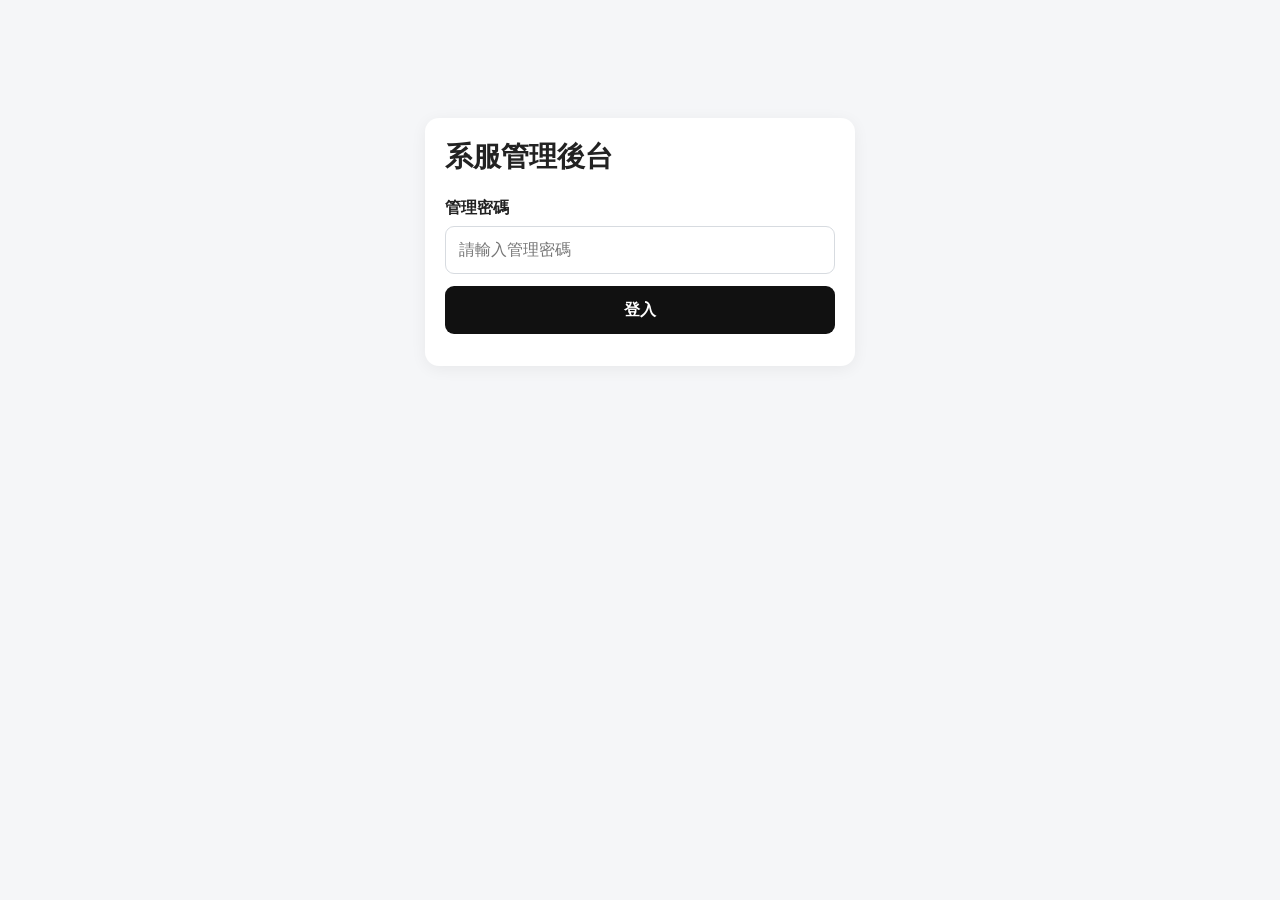
==== admin.html @ 6dd1bcf2 "Create admin.html" ====
<!DOCTYPE html>
<html lang="zh-Hant">
<head>
  <meta charset="UTF-8">
  <meta name="viewport" content="width=device-width, initial-scale=1, viewport-fit=cover">
  <title>系服管理後台</title>
  <style>
    *{box-sizing:border-box}
    html{-webkit-text-size-adjust:100%}
    body{margin:0;font-family:-apple-system,BlinkMacSystemFont,"Segoe UI","Noto Sans TC","PingFang TC","Microsoft JhengHei",sans-serif;background:#f5f6f8;color:#222}
    button,input,select{font:inherit}
    button{-webkit-appearance:none;appearance:none;touch-action:manipulation}
    .container{width:min(100%,1280px);margin:0 auto;padding:28px 18px 48px}
    h1{margin:0 0 22px;font-size:28px}
    .card{background:#fff;border-radius:14px;padding:20px;margin-bottom:18px;box-shadow:0 3px 16px rgba(0,0,0,.06)}
    .login-wrap{width:min(100%,430px);margin:10vh auto 0}
    .section-title{margin:0 0 14px;font-size:20px;font-weight:800}
    label{display:block;margin-bottom:7px;font-weight:700}
    input,select{width:100%;height:48px;padding:0 13px;border:1px solid #d7dbe0;border-radius:9px;background:#fff;outline:none}
    .btn{min-height:48px;padding:0 16px;border:0;border-radius:9px;background:#111;color:#fff;font-weight:800;cursor:pointer}
    .btn.secondary{background:#e9ebee;color:#222}
    .btn.danger{background:#b42318}
    .btn.success{background:#157347}
    .btn:disabled{opacity:.55;cursor:not-allowed}
    .login-btn{width:100%;margin-top:12px}
    .error{margin-top:12px;color:#b42318;font-weight:700}
    .hidden{display:none!important}
    .registration-row{display:flex;align-items:center;justify-content:space-between;gap:16px;flex-wrap:wrap}
    .registration-status{font-size:18px;font-weight:800}
    .stats-grid{display:grid;grid-template-columns:repeat(4,minmax(0,1fr));gap:12px}
    .stat-card{background:#f7f8f9;border-radius:11px;padding:14px}
    .stat-label{color:#666;font-size:14px}
    .stat-value{margin-top:4px;font-size:24px;font-weight:900}
    .two-col{display:grid;grid-template-columns:repeat(2,minmax(0,1fr));gap:18px;align-items:start}
    .mini-table{width:100%;border-collapse:collapse}
    .mini-table th,.mini-table td{padding:9px 8px;border-bottom:1px solid #eceef0;text-align:left}
    .filters{display:grid;grid-template-columns:2fr 1fr 1fr 1fr;gap:10px;margin-bottom:14px}
    .table-wrap{max-height:72vh;overflow:auto;-webkit-overflow-scrolling:touch;border:1px solid #eceef0;border-radius:10px}
    table{width:100%;border-collapse:separate;border-spacing:0;min-width:980px}
    th,td{padding:10px 9px;border-bottom:1px solid #eceef0;text-align:left;white-space:nowrap}
    th{background:#f7f8f9;position:sticky;top:0;z-index:20;box-shadow:0 1px 0 #dfe2e5}
    .tag{display:inline-block;padding:3px 8px;border-radius:999px;background:#eef0f2;font-size:13px}
    .checkbox{width:22px;height:22px;accent-color:#111;cursor:pointer}
    .muted{color:#888}
    .top-actions{display:flex;justify-content:space-between;align-items:center;gap:12px;margin-bottom:18px}
    @media(max-width:900px){
      .stats-grid{grid-template-columns:repeat(2,minmax(0,1fr))}
      .two-col{grid-template-columns:1fr}
      .filters{grid-template-columns:1fr 1fr}
      .table-wrap{max-height:68vh}
    }
    @media(max-width:600px){
      .container{padding:18px 12px 34px}
      h1{font-size:24px}
      .card{padding:16px}
      .stats-grid{grid-template-columns:1fr 1fr}
      .stat-value{font-size:21px}
      .filters{grid-template-columns:1fr}
      .registration-row{align-items:stretch}
      .registration-row .btn{width:100%}
      .table-wrap{max-height:65vh}
    }
  </style>
</head>
<body>
  <div id="loginPage" class="container">
    <div class="login-wrap">
      <div class="card">
        <h1>系服管理後台</h1>
        <label for="passwordInput">管理密碼</label>
        <input id="passwordInput" type="password" autocomplete="current-password" placeholder="請輸入管理密碼">
        <button id="loginBtn" class="btn login-btn" type="button">登入</button>
        <div id="loginError" class="error"></div>
      </div>
    </div>
  </div>

  <main id="adminPage" class="container hidden">
    <div class="top-actions">
      <h1>系服管理後台</h1>
      <button id="logoutBtn" class="btn secondary" type="button">登出</button>
    </div>

    <section class="card">
      <div class="registration-row">
        <div class="registration-status">登記狀態：<span id="registrationStatus">--</span></div>
        <button id="registrationBtn" class="btn" type="button">--</button>
      </div>
    </section>

    <section class="card">
      <h2 class="section-title">統計概況</h2>
      <div id="statsGrid" class="stats-grid"></div>
    </section>

    <div class="two-col">
      <section class="card">
        <h2 class="section-title">尺寸統計</h2>
        <div id="sizeStats"></div>
      </section>
      <section class="card">
        <h2 class="section-title">班級訂購統計</h2>
        <div id="classStats"></div>
      </section>
    </div>

    <section class="card">
      <h2 class="section-title">學生資料</h2>
      <div class="filters">
        <input id="searchInput" type="text" placeholder="搜尋學號、姓名、班級">
        <select id="classFilter"><option value="">全部班級</option></select>
        <select id="sourceFilter">
          <option value="">全部來源</option>
          <option value="新生名單">新生名單</option>
          <option value="其他年級加購">其他年級加購</option>
        </select>
        <select id="statusFilter">
          <option value="">全部狀態</option>
          <option value="registered">已登記</option>
          <option value="unregistered">未登記</option>
          <option value="paid">已繳費</option>
          <option value="unpaid">未繳費</option>
          <option value="received">已領取</option>
          <option value="unreceived">未領取</option>
        </select>
      </div>

      <div class="table-wrap">
        <table>
          <thead>
            <tr>
              <th>學號</th><th>班級</th><th>姓名</th><th>來源</th><th>尺寸</th>
              <th>登記時間</th><th>已繳費</th><th>繳費時間</th><th>已領取</th><th>領取時間</th>
            </tr>
          </thead>
          <tbody id="studentTableBody"></tbody>
        </table>
      </div>
    </section>
  </main>

  <script>
    const API_URL='https://script.google.com/macros/s/AKfycby2mbLVPRt51qYD12ibSuXWsD8idyPTiWqHVbH9Iz2Hdlhdwj8PwcIAH_AgTBC5xXc/exec';
    let adminPassword='';
    let dashboard=null;
    let dashboardLoading=false;

    const $=id=>document.getElementById(id);

    async function api(action,data={}){
      const response=await fetch(API_URL,{
        method:'POST',
        headers:{'Content-Type':'text/plain;charset=utf-8'},
        body:JSON.stringify({action,...data})
      });
      if(!response.ok) throw new Error('系統連線失敗');
      return JSON.parse(await response.text());
    }

    function escapeHtml(v){
      return String(v??'').replace(/&/g,'&amp;').replace(/</g,'&lt;').replace(/>/g,'&gt;').replace(/"/g,'&quot;').replace(/'/g,'&#039;');
    }

    function money(v){return 'NT$'+Number(v||0).toLocaleString('zh-TW')}

    async function login(){
      const password=String($('passwordInput').value||'');
      if(!password){$('loginError').textContent='請輸入管理密碼';return;}
      $('loginBtn').disabled=true;$('loginBtn').textContent='登入中...';$('loginError').textContent='';
      try{
        const r=await api('checkAdminPassword',{password});
        if(!r.success) throw new Error(r.message||'登入失敗');
        adminPassword=password;
        $('loginPage').classList.add('hidden');
        $('adminPage').classList.remove('hidden');
        await loadDashboard();
      }catch(e){$('loginError').textContent=e.message||'登入失敗'}
      finally{$('loginBtn').disabled=false;$('loginBtn').textContent='登入'}
    }

    function logout(){
      adminPassword='';dashboard=null;$('passwordInput').value='';
      $('adminPage').classList.add('hidden');$('loginPage').classList.remove('hidden');
    }

    async function loadDashboard(){
      if(!adminPassword||dashboardLoading)return;
      dashboardLoading=true;
      try{
        const r=await api('getDashboard',{password:adminPassword});
        if(!r.success) throw new Error(r.message||'讀取失敗');
        dashboard=r;renderDashboard();
      }catch(e){console.error(e)}
      finally{dashboardLoading=false}
    }

    function renderDashboard(){
      renderRegistration();renderStats();renderSizeStats();renderClassStats();renderClassFilter();renderStudents();
    }

    function renderRegistration(){
      const open=dashboard.registrationOpen===true;
      $('registrationStatus').textContent=open?'開放中':'已截止';
      $('registrationBtn').textContent=open?'關閉登記':'重新開放';
      $('registrationBtn').className=open?'btn danger':'btn success';
    }

    function renderStats(){
      const s=dashboard.stats;
      const items=[
        ['新生總人數',s.freshmanTotal],['新生已登記',s.freshmanRegistered],
        ['新生未登記',s.freshmanUnregistered],['新生登記率',s.freshmanRate+'%'],
        ['其他年級加購',s.otherYearCount],['總訂購件數',s.totalOrders],
        ['應收總額',money(s.expectedTotal)],['已收金額',money(s.paidAmount)],
        ['未繳費',s.unpaidCount],['未領取',s.unreceivedCount]
      ];
      $('statsGrid').innerHTML=items.map(i=>`<div class="stat-card"><div class="stat-label">${escapeHtml(i[0])}</div><div class="stat-value">${escapeHtml(i[1])}</div></div>`).join('');
    }

    function renderSizeStats(){
      const stats=dashboard.sizeStats||{};
      const order=['S','M','L','XL','2XL','3XL','4XL'];
      $('sizeStats').innerHTML='<table class="mini-table"><thead><tr><th>尺寸</th><th>件數</th></tr></thead><tbody>'+
        order.map(size=>`<tr><td>${size}</td><td>${stats[size]||0}</td></tr>`).join('')+'</tbody></table>';
    }

    function renderClassStats(){
      const stats=dashboard.classStats||{};
      const names=Object.keys(stats);
      $('classStats').innerHTML=names.length
        ? '<table class="mini-table"><thead><tr><th>班級</th><th>訂購件數</th></tr></thead><tbody>'+
          names.map(name=>`<tr><td>${escapeHtml(name)}</td><td>${stats[name]}</td></tr>`).join('')+'</tbody></table>'
        : '<div class="muted">目前沒有登記資料</div>';
    }

    function renderClassFilter(){
      const cur=$('classFilter').value;
      const classes=[];
      dashboard.students.forEach(s=>{if(s.className&&!classes.includes(s.className))classes.push(s.className)});
      $('classFilter').innerHTML='<option value="">全部班級</option>'+classes.map(c=>`<option value="${escapeHtml(c)}">${escapeHtml(c)}</option>`).join('');
      if(classes.includes(cur))$('classFilter').value=cur;
    }

    function renderStudents(){
      const keyword=String($('searchInput').value||'').trim().toLowerCase();
      const cv=$('classFilter').value, sv=$('sourceFilter').value, st=$('statusFilter').value;
      const filtered=dashboard.students.filter(s=>{
        if(keyword&&!`${s.studentId} ${s.name} ${s.className}`.toLowerCase().includes(keyword))return false;
        if(cv&&s.className!==cv)return false;
        if(sv&&s.source!==sv)return false;
        if(st==='registered'&&!s.registered)return false;
        if(st==='unregistered'&&s.registered)return false;
        if(st==='paid'&&!s.paid)return false;
        if(st==='unpaid'&&(!s.registered||s.paid))return false;
        if(st==='received'&&!s.received)return false;
        if(st==='unreceived'&&(!s.registered||s.received))return false;
        return true;
      });

      $('studentTableBody').innerHTML=filtered.map(s=>`
        <tr>
          <td>${escapeHtml(s.studentId)}</td>
          <td>${escapeHtml(s.className)}</td>
          <td>${escapeHtml(s.name)}</td>
          <td><span class="tag">${escapeHtml(s.source)}</span></td>
          <td>${escapeHtml(s.size||'—')}</td>
          <td>${escapeHtml(s.registeredAt||'—')}</td>
          <td>${s.registered?`<input class="checkbox paid-checkbox" type="checkbox" data-id="${escapeHtml(s.studentId)}" ${s.paid?'checked':''}>`:'<span class="muted">—</span>'}</td>
          <td>${escapeHtml(s.paidAt||'—')}</td>
          <td>${s.registered?(s.received?'是':'否'):'—'}</td>
          <td>${escapeHtml(s.receivedAt||'—')}</td>
        </tr>`).join('');

      document.querySelectorAll('.paid-checkbox').forEach(el=>el.addEventListener('change',onPaidChange));
    }

    async function onPaidChange(e){
      const input=e.target, studentId=input.dataset.id, paid=input.checked;
      input.disabled=true;
      try{
        const r=await api('togglePaid',{password:adminPassword,studentId,paid});
        if(!r.success)throw new Error(r.message||'更新失敗');
        await loadDashboard();
      }catch(err){input.checked=!paid;alert(err.message||'更新失敗')}
      finally{input.disabled=false}
    }

    async function toggleRegistration(){
      if(!dashboard)return;
      $('registrationBtn').disabled=true;
      try{
        const r=await api('setRegistrationOpen',{password:adminPassword,open:!dashboard.registrationOpen});
        if(!r.success)throw new Error(r.message||'更新失敗');
        dashboard.registrationOpen=r.open===true;renderRegistration();
      }catch(e){alert(e.message||'更新失敗')}
      finally{$('registrationBtn').disabled=false}
    }

    $('loginBtn').addEventListener('click',login);
    $('passwordInput').addEventListener('keydown',e=>{if(e.key==='Enter'){e.preventDefault();login()}});
    $('logoutBtn').addEventListener('click',logout);
    $('registrationBtn').addEventListener('click',toggleRegistration);
    $('searchInput').addEventListener('input',renderStudents);
    $('classFilter').addEventListener('change',renderStudents);
    $('sourceFilter').addEventListener('change',renderStudents);
    $('statusFilter').addEventListener('change',renderStudents);

    setInterval(()=>{if(adminPassword)loadDashboard()},1000);
  </script>
</body>
</html>
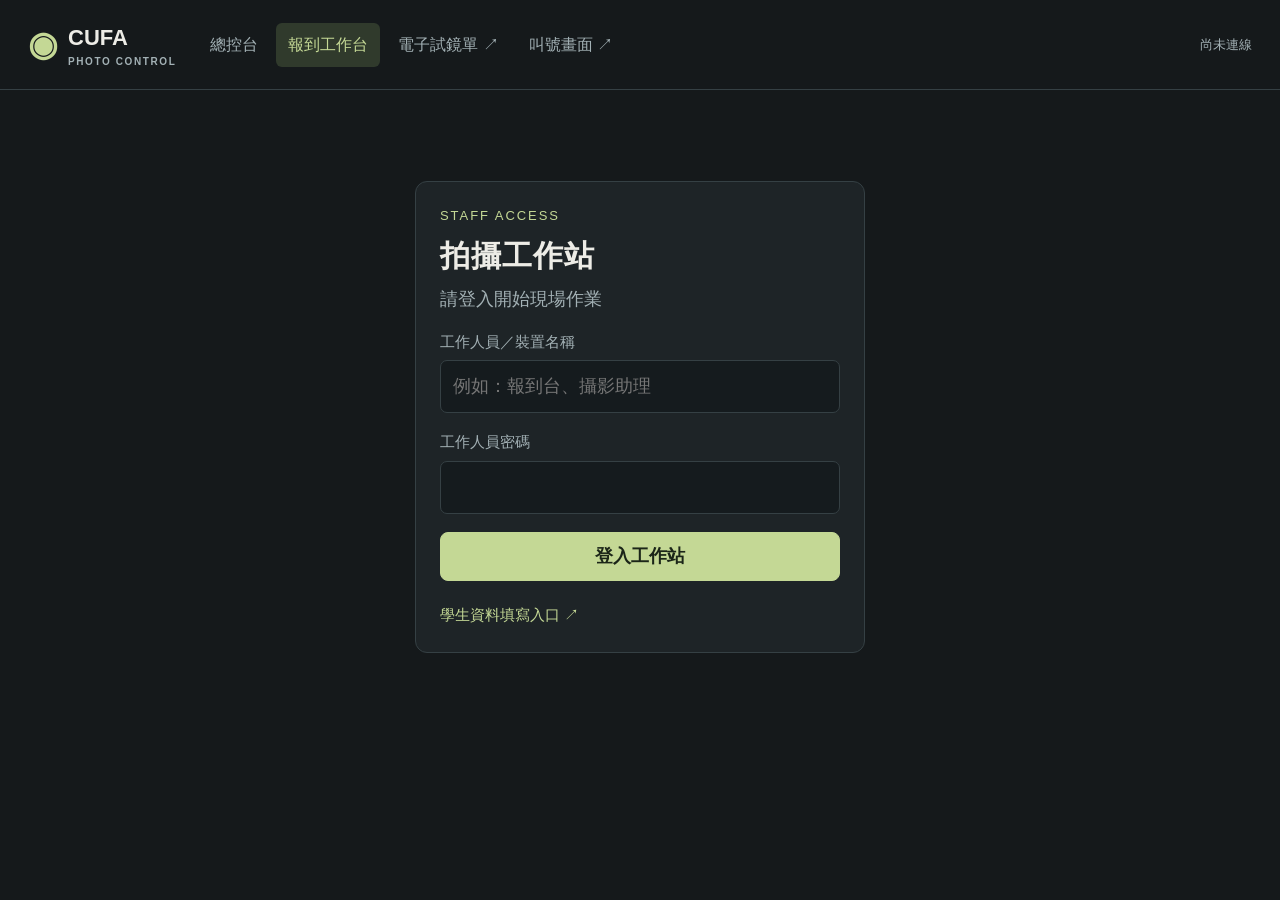
==== commit d6f74950: "Implement photo shoot control, check-in, student registration, slate and independent call display" ====
--- a/admin.html
+++ b/admin.html
@@ -1,311 +1 @@
-<!DOCTYPE html>
-<html lang="zh-Hant">
-<head>
-  <meta charset="UTF-8">
-  <meta name="viewport" content="width=device-width, initial-scale=1, viewport-fit=cover">
-  <title>系服管理後台</title>
-  <style>
-    *{box-sizing:border-box}
-    html{-webkit-text-size-adjust:100%}
-    body{margin:0;font-family:-apple-system,BlinkMacSystemFont,"Segoe UI","Noto Sans TC","PingFang TC","Microsoft JhengHei",sans-serif;background:#f5f6f8;color:#222}
-    button,input,select{font:inherit}
-    button{-webkit-appearance:none;appearance:none;touch-action:manipulation}
-    .container{width:min(100%,1280px);margin:0 auto;padding:28px 18px 48px}
-    h1{margin:0 0 22px;font-size:28px}
-    .card{background:#fff;border-radius:14px;padding:20px;margin-bottom:18px;box-shadow:0 3px 16px rgba(0,0,0,.06)}
-    .login-wrap{width:min(100%,430px);margin:10vh auto 0}
-    .section-title{margin:0 0 14px;font-size:20px;font-weight:800}
-    label{display:block;margin-bottom:7px;font-weight:700}
-    input,select{width:100%;height:48px;padding:0 13px;border:1px solid #d7dbe0;border-radius:9px;background:#fff;outline:none}
-    .btn{min-height:48px;padding:0 16px;border:0;border-radius:9px;background:#111;color:#fff;font-weight:800;cursor:pointer}
-    .btn.secondary{background:#e9ebee;color:#222}
-    .btn.danger{background:#b42318}
-    .btn.success{background:#157347}
-    .btn:disabled{opacity:.55;cursor:not-allowed}
-    .login-btn{width:100%;margin-top:12px}
-    .error{margin-top:12px;color:#b42318;font-weight:700}
-    .hidden{display:none!important}
-    .registration-row{display:flex;align-items:center;justify-content:space-between;gap:16px;flex-wrap:wrap}
-    .registration-status{font-size:18px;font-weight:800}
-    .stats-grid{display:grid;grid-template-columns:repeat(4,minmax(0,1fr));gap:12px}
-    .stat-card{background:#f7f8f9;border-radius:11px;padding:14px}
-    .stat-label{color:#666;font-size:14px}
-    .stat-value{margin-top:4px;font-size:24px;font-weight:900}
-    .two-col{display:grid;grid-template-columns:repeat(2,minmax(0,1fr));gap:18px;align-items:start}
-    .mini-table{width:100%;border-collapse:collapse}
-    .mini-table th,.mini-table td{padding:9px 8px;border-bottom:1px solid #eceef0;text-align:left}
-    .filters{display:grid;grid-template-columns:2fr 1fr 1fr 1fr;gap:10px;margin-bottom:14px}
-    .table-wrap{max-height:72vh;overflow:auto;-webkit-overflow-scrolling:touch;border:1px solid #eceef0;border-radius:10px}
-    table{width:100%;border-collapse:separate;border-spacing:0;min-width:980px}
-    th,td{padding:10px 9px;border-bottom:1px solid #eceef0;text-align:left;white-space:nowrap}
-    th{background:#f7f8f9;position:sticky;top:0;z-index:20;box-shadow:0 1px 0 #dfe2e5}
-    .tag{display:inline-block;padding:3px 8px;border-radius:999px;background:#eef0f2;font-size:13px}
-    .checkbox{width:22px;height:22px;accent-color:#111;cursor:pointer}
-    .muted{color:#888}
-    .top-actions{display:flex;justify-content:space-between;align-items:center;gap:12px;margin-bottom:18px}
-    @media(max-width:900px){
-      .stats-grid{grid-template-columns:repeat(2,minmax(0,1fr))}
-      .two-col{grid-template-columns:1fr}
-      .filters{grid-template-columns:1fr 1fr}
-      .table-wrap{max-height:68vh}
-    }
-    @media(max-width:600px){
-      .container{padding:18px 12px 34px}
-      h1{font-size:24px}
-      .card{padding:16px}
-      .stats-grid{grid-template-columns:1fr 1fr}
-      .stat-value{font-size:21px}
-      .filters{grid-template-columns:1fr}
-      .registration-row{align-items:stretch}
-      .registration-row .btn{width:100%}
-      .table-wrap{max-height:65vh}
-    }
-  </style>
-</head>
-<body>
-  <div id="loginPage" class="container">
-    <div class="login-wrap">
-      <div class="card">
-        <h1>系服管理後台</h1>
-        <label for="passwordInput">管理密碼</label>
-        <input id="passwordInput" type="password" autocomplete="current-password" placeholder="請輸入管理密碼">
-        <button id="loginBtn" class="btn login-btn" type="button">登入</button>
-        <div id="loginError" class="error"></div>
-      </div>
-    </div>
-  </div>
-
-  <main id="adminPage" class="container hidden">
-    <div class="top-actions">
-      <h1>系服管理後台</h1>
-      <button id="logoutBtn" class="btn secondary" type="button">登出</button>
-    </div>
-
-    <section class="card">
-      <div class="registration-row">
-        <div class="registration-status">登記狀態：<span id="registrationStatus">--</span></div>
-        <button id="registrationBtn" class="btn" type="button">--</button>
-      </div>
-    </section>
-
-    <section class="card">
-      <h2 class="section-title">統計概況</h2>
-      <div id="statsGrid" class="stats-grid"></div>
-    </section>
-
-    <div class="two-col">
-      <section class="card">
-        <h2 class="section-title">尺寸統計</h2>
-        <div id="sizeStats"></div>
-      </section>
-      <section class="card">
-        <h2 class="section-title">班級訂購統計</h2>
-        <div id="classStats"></div>
-      </section>
-    </div>
-
-    <section class="card">
-      <h2 class="section-title">學生資料</h2>
-      <div class="filters">
-        <input id="searchInput" type="text" placeholder="搜尋學號、姓名、班級">
-        <select id="classFilter"><option value="">全部班級</option></select>
-        <select id="sourceFilter">
-          <option value="">全部來源</option>
-          <option value="新生名單">新生名單</option>
-          <option value="其他年級加購">其他年級加購</option>
-        </select>
-        <select id="statusFilter">
-          <option value="">全部狀態</option>
-          <option value="registered">已登記</option>
-          <option value="unregistered">未登記</option>
-          <option value="paid">已繳費</option>
-          <option value="unpaid">未繳費</option>
-          <option value="received">已領取</option>
-          <option value="unreceived">未領取</option>
-        </select>
-      </div>
-
-      <div class="table-wrap">
-        <table>
-          <thead>
-            <tr>
-              <th>學號</th><th>班級</th><th>姓名</th><th>來源</th><th>尺寸</th>
-              <th>登記時間</th><th>已繳費</th><th>繳費時間</th><th>已領取</th><th>領取時間</th>
-            </tr>
-          </thead>
-          <tbody id="studentTableBody"></tbody>
-        </table>
-      </div>
-    </section>
-  </main>
-
-  <script>
-    const API_URL='https://script.google.com/macros/s/AKfycby2mbLVPRt51qYD12ibSuXWsD8idyPTiWqHVbH9Iz2Hdlhdwj8PwcIAH_AgTBC5xXc/exec';
-    let adminPassword='';
-    let dashboard=null;
-    let dashboardLoading=false;
-
-    const $=id=>document.getElementById(id);
-
-    async function api(action,data={}){
-      const response=await fetch(API_URL,{
-        method:'POST',
-        headers:{'Content-Type':'text/plain;charset=utf-8'},
-        body:JSON.stringify({action,...data})
-      });
-      if(!response.ok) throw new Error('系統連線失敗');
-      return JSON.parse(await response.text());
-    }
-
-    function escapeHtml(v){
-      return String(v??'').replace(/&/g,'&amp;').replace(/</g,'&lt;').replace(/>/g,'&gt;').replace(/"/g,'&quot;').replace(/'/g,'&#039;');
-    }
-
-    function money(v){return 'NT$'+Number(v||0).toLocaleString('zh-TW')}
-
-    async function login(){
-      const password=String($('passwordInput').value||'');
-      if(!password){$('loginError').textContent='請輸入管理密碼';return;}
-      $('loginBtn').disabled=true;$('loginBtn').textContent='登入中...';$('loginError').textContent='';
-      try{
-        const r=await api('checkAdminPassword',{password});
-        if(!r.success) throw new Error(r.message||'登入失敗');
-        adminPassword=password;
-        $('loginPage').classList.add('hidden');
-        $('adminPage').classList.remove('hidden');
-        await loadDashboard();
-      }catch(e){$('loginError').textContent=e.message||'登入失敗'}
-      finally{$('loginBtn').disabled=false;$('loginBtn').textContent='登入'}
-    }
-
-    function logout(){
-      adminPassword='';dashboard=null;$('passwordInput').value='';
-      $('adminPage').classList.add('hidden');$('loginPage').classList.remove('hidden');
-    }
-
-    async function loadDashboard(){
-      if(!adminPassword||dashboardLoading)return;
-      dashboardLoading=true;
-      try{
-        const r=await api('getDashboard',{password:adminPassword});
-        if(!r.success) throw new Error(r.message||'讀取失敗');
-        dashboard=r;renderDashboard();
-      }catch(e){console.error(e)}
-      finally{dashboardLoading=false}
-    }
-
-    function renderDashboard(){
-      renderRegistration();renderStats();renderSizeStats();renderClassStats();renderClassFilter();renderStudents();
-    }
-
-    function renderRegistration(){
-      const open=dashboard.registrationOpen===true;
-      $('registrationStatus').textContent=open?'開放中':'已截止';
-      $('registrationBtn').textContent=open?'關閉登記':'重新開放';
-      $('registrationBtn').className=open?'btn danger':'btn success';
-    }
-
-    function renderStats(){
-      const s=dashboard.stats;
-      const items=[
-        ['新生總人數',s.freshmanTotal],['新生已登記',s.freshmanRegistered],
-        ['新生未登記',s.freshmanUnregistered],['新生登記率',s.freshmanRate+'%'],
-        ['其他年級加購',s.otherYearCount],['總訂購件數',s.totalOrders],
-        ['應收總額',money(s.expectedTotal)],['已收金額',money(s.paidAmount)],
-        ['未繳費',s.unpaidCount],['未領取',s.unreceivedCount]
-      ];
-      $('statsGrid').innerHTML=items.map(i=>`<div class="stat-card"><div class="stat-label">${escapeHtml(i[0])}</div><div class="stat-value">${escapeHtml(i[1])}</div></div>`).join('');
-    }
-
-    function renderSizeStats(){
-      const stats=dashboard.sizeStats||{};
-      const order=['S','M','L','XL','2XL','3XL','4XL'];
-      $('sizeStats').innerHTML='<table class="mini-table"><thead><tr><th>尺寸</th><th>件數</th></tr></thead><tbody>'+
-        order.map(size=>`<tr><td>${size}</td><td>${stats[size]||0}</td></tr>`).join('')+'</tbody></table>';
-    }
-
-    function renderClassStats(){
-      const stats=dashboard.classStats||{};
-      const names=Object.keys(stats);
-      $('classStats').innerHTML=names.length
-        ? '<table class="mini-table"><thead><tr><th>班級</th><th>訂購件數</th></tr></thead><tbody>'+
-          names.map(name=>`<tr><td>${escapeHtml(name)}</td><td>${stats[name]}</td></tr>`).join('')+'</tbody></table>'
-        : '<div class="muted">目前沒有登記資料</div>';
-    }
-
-    function renderClassFilter(){
-      const cur=$('classFilter').value;
-      const classes=[];
-      dashboard.students.forEach(s=>{if(s.className&&!classes.includes(s.className))classes.push(s.className)});
-      $('classFilter').innerHTML='<option value="">全部班級</option>'+classes.map(c=>`<option value="${escapeHtml(c)}">${escapeHtml(c)}</option>`).join('');
-      if(classes.includes(cur))$('classFilter').value=cur;
-    }
-
-    function renderStudents(){
-      const keyword=String($('searchInput').value||'').trim().toLowerCase();
-      const cv=$('classFilter').value, sv=$('sourceFilter').value, st=$('statusFilter').value;
-      const filtered=dashboard.students.filter(s=>{
-        if(keyword&&!`${s.studentId} ${s.name} ${s.className}`.toLowerCase().includes(keyword))return false;
-        if(cv&&s.className!==cv)return false;
-        if(sv&&s.source!==sv)return false;
-        if(st==='registered'&&!s.registered)return false;
-        if(st==='unregistered'&&s.registered)return false;
-        if(st==='paid'&&!s.paid)return false;
-        if(st==='unpaid'&&(!s.registered||s.paid))return false;
-        if(st==='received'&&!s.received)return false;
-        if(st==='unreceived'&&(!s.registered||s.received))return false;
-        return true;
-      });
-
-      $('studentTableBody').innerHTML=filtered.map(s=>`
-        <tr>
-          <td>${escapeHtml(s.studentId)}</td>
-          <td>${escapeHtml(s.className)}</td>
-          <td>${escapeHtml(s.name)}</td>
-          <td><span class="tag">${escapeHtml(s.source)}</span></td>
-          <td>${escapeHtml(s.size||'—')}</td>
-          <td>${escapeHtml(s.registeredAt||'—')}</td>
-          <td>${s.registered?`<input class="checkbox paid-checkbox" type="checkbox" data-id="${escapeHtml(s.studentId)}" ${s.paid?'checked':''}>`:'<span class="muted">—</span>'}</td>
-          <td>${escapeHtml(s.paidAt||'—')}</td>
-          <td>${s.registered?(s.received?'是':'否'):'—'}</td>
-          <td>${escapeHtml(s.receivedAt||'—')}</td>
-        </tr>`).join('');
-
-      document.querySelectorAll('.paid-checkbox').forEach(el=>el.addEventListener('change',onPaidChange));
-    }
-
-    async function onPaidChange(e){
-      const input=e.target, studentId=input.dataset.id, paid=input.checked;
-      input.disabled=true;
-      try{
-        const r=await api('togglePaid',{password:adminPassword,studentId,paid});
-        if(!r.success)throw new Error(r.message||'更新失敗');
-        await loadDashboard();
-      }catch(err){input.checked=!paid;alert(err.message||'更新失敗')}
-      finally{input.disabled=false}
-    }
-
-    async function toggleRegistration(){
-      if(!dashboard)return;
-      $('registrationBtn').disabled=true;
-      try{
-        const r=await api('setRegistrationOpen',{password:adminPassword,open:!dashboard.registrationOpen});
-        if(!r.success)throw new Error(r.message||'更新失敗');
-        dashboard.registrationOpen=r.open===true;renderRegistration();
-      }catch(e){alert(e.message||'更新失敗')}
-      finally{$('registrationBtn').disabled=false}
-    }
-
-    $('loginBtn').addEventListener('click',login);
-    $('passwordInput').addEventListener('keydown',e=>{if(e.key==='Enter'){e.preventDefault();login()}});
-    $('logoutBtn').addEventListener('click',logout);
-    $('registrationBtn').addEventListener('click',toggleRegistration);
-    $('searchInput').addEventListener('input',renderStudents);
-    $('classFilter').addEventListener('change',renderStudents);
-    $('sourceFilter').addEventListener('change',renderStudents);
-    $('statusFilter').addEventListener('change',renderStudents);
-
-    setInterval(()=>{if(adminPassword)loadDashboard()},1000);
-  </script>
-</body>
-</html>
+<!doctype html><html lang="zh-Hant"><meta charset="utf-8"><meta http-equiv="refresh" content="0;url=index.html?view=checkin"><title>拍攝報到工作台</title><a href="index.html?view=checkin">前往拍攝報到工作台</a></html>
